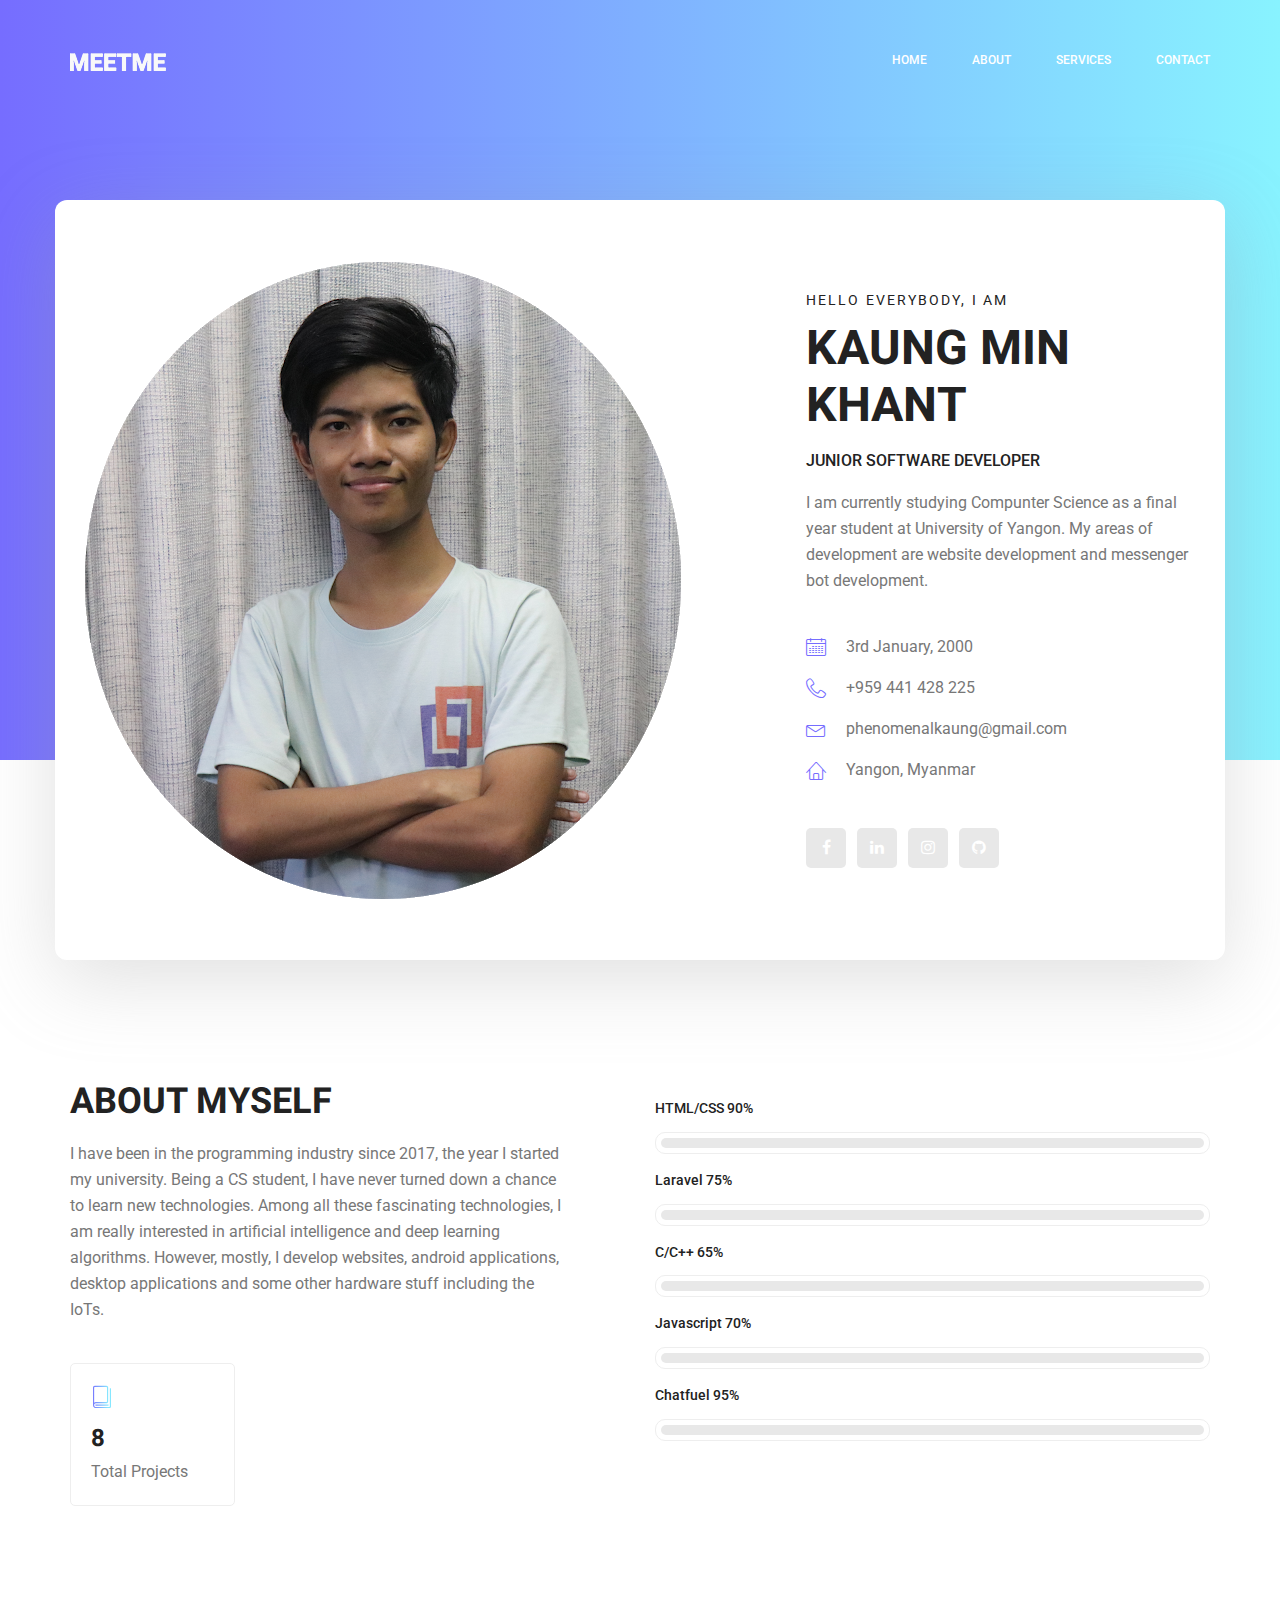
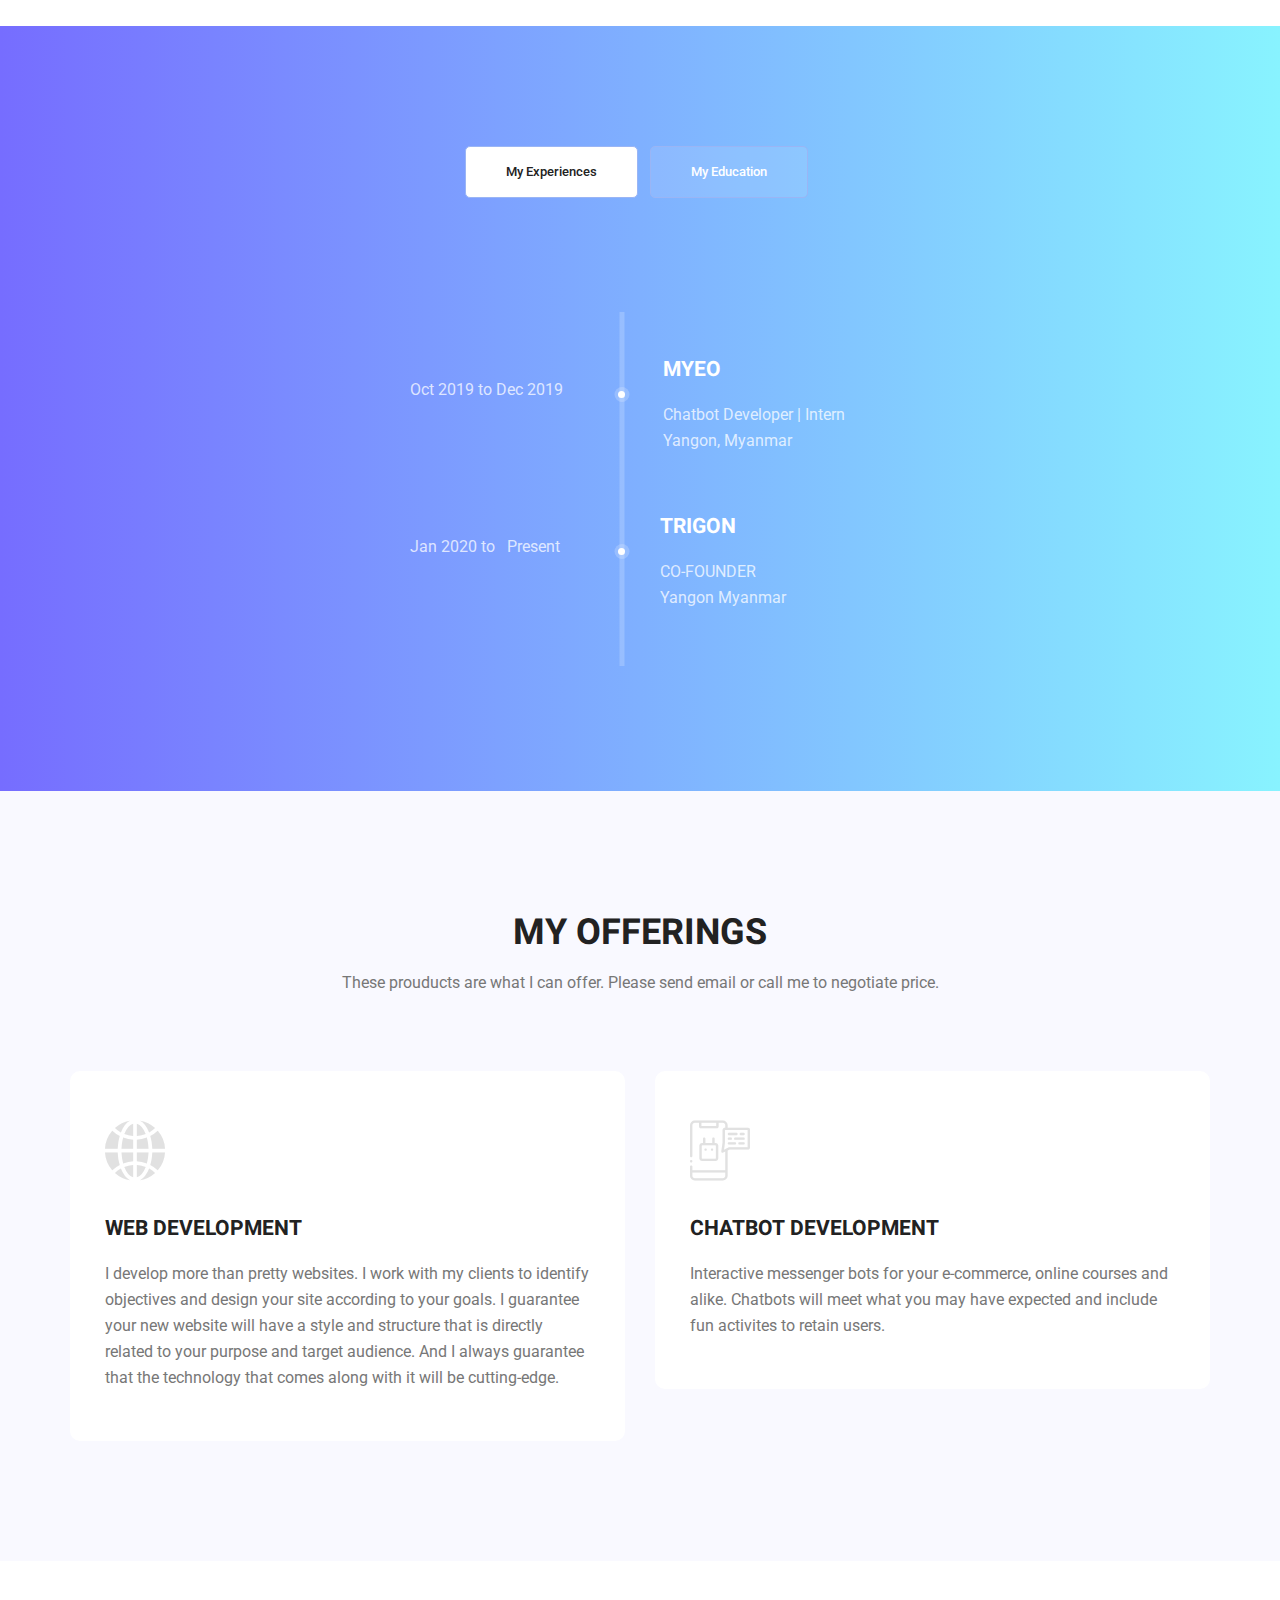
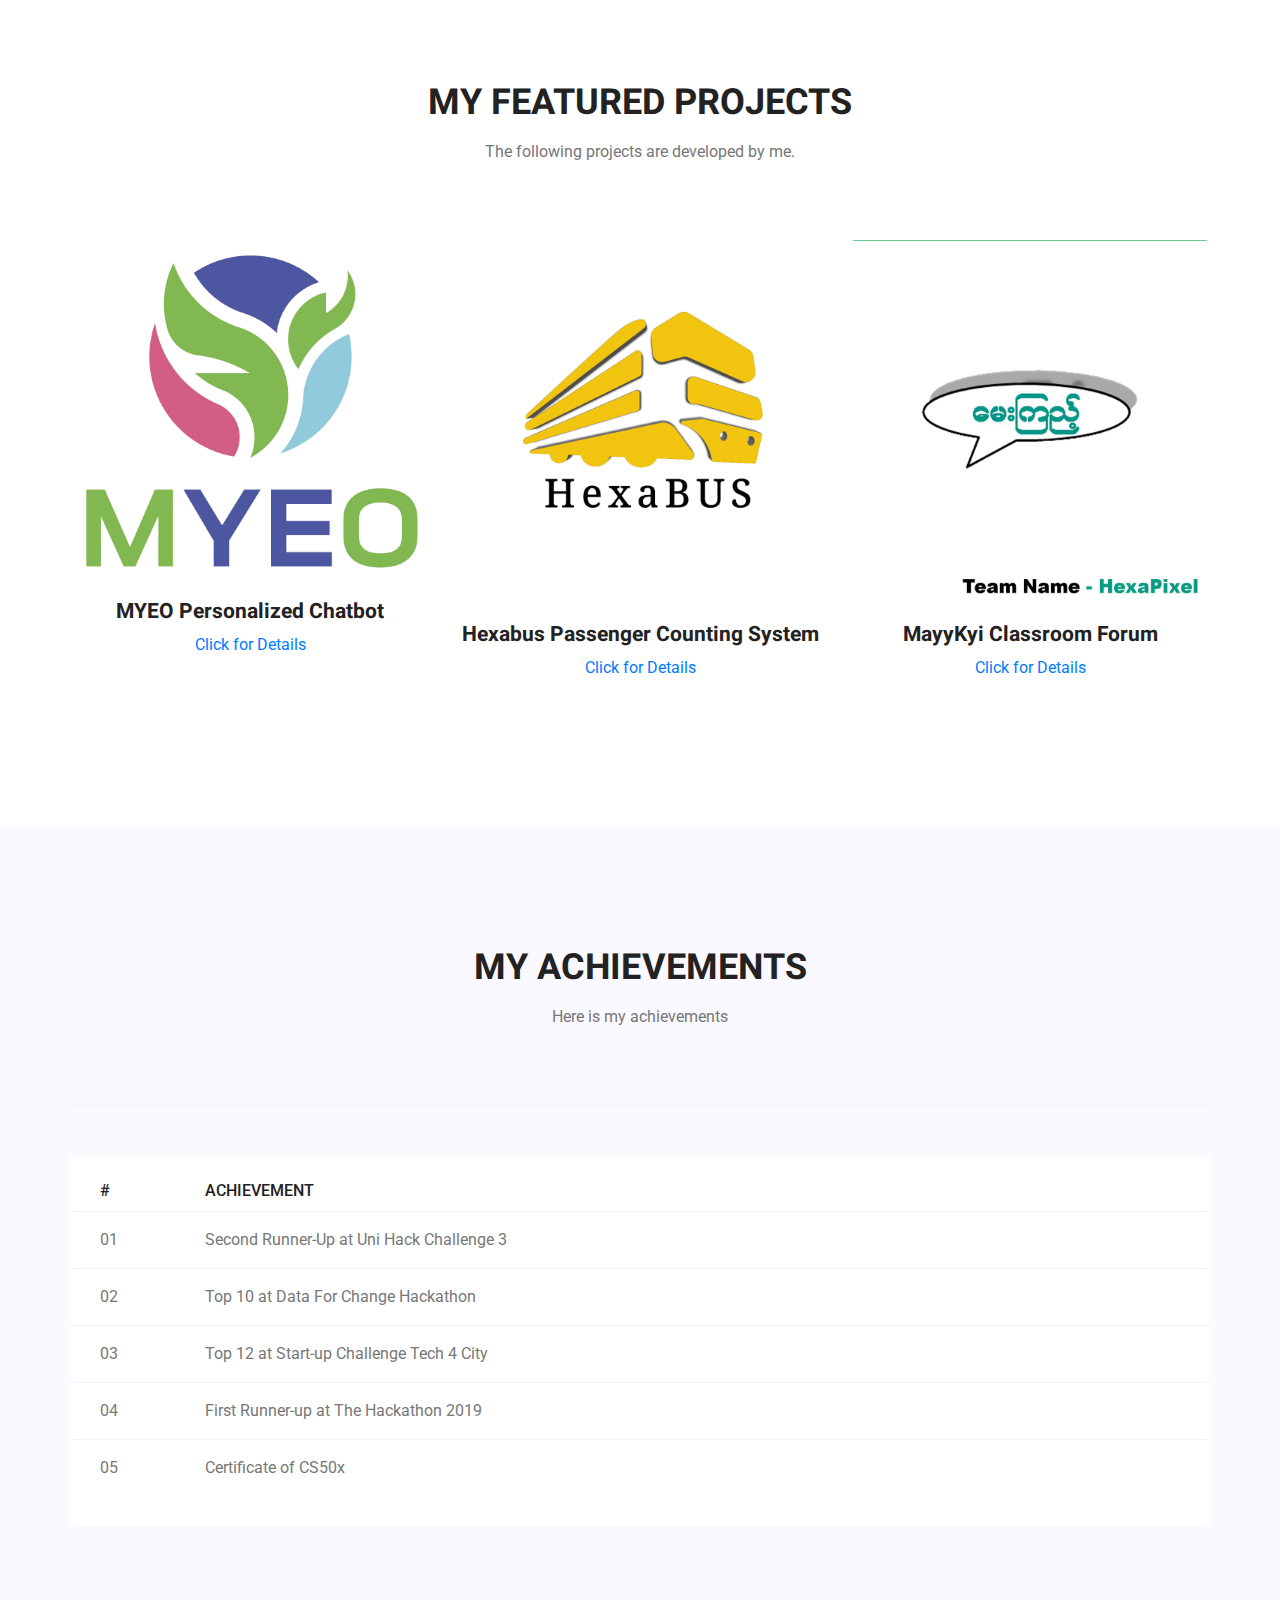
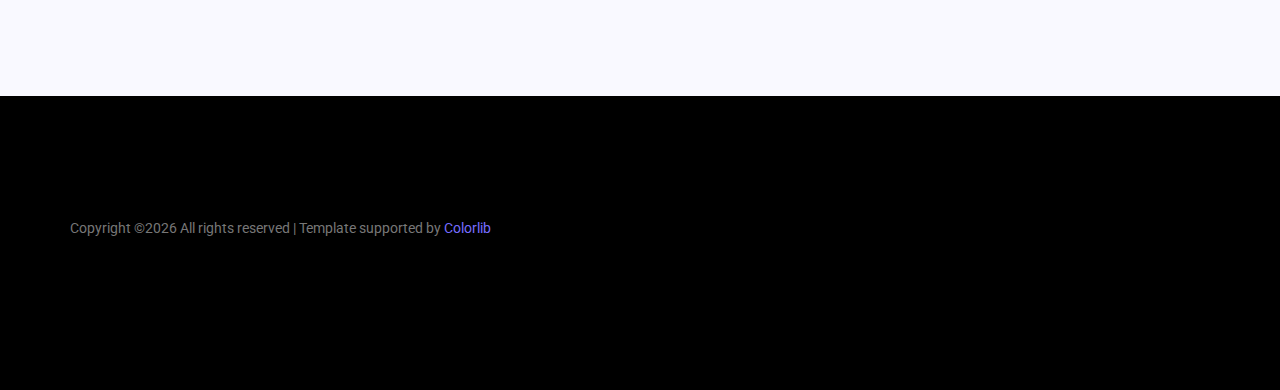
==== index.html @ 695d870c "Portfolio Website" ====
<!doctype html>
<html lang="en">
<head>
	<!-- Required meta tags -->
	<meta charset="utf-8">
	<meta name="viewport" content="width=device-width, initial-scale=1, shrink-to-fit=no">
	<link rel="icon" href="img/favicon.png" type="image/png">
	<title>MeetMe Personal</title>
	<!-- Bootstrap CSS -->
	<link rel="stylesheet" href="css/bootstrap.css">
	<link rel="stylesheet" href="vendors/linericon/style.css">
	<link rel="stylesheet" href="css/font-awesome.min.css">
	<link rel="stylesheet" href="vendors/owl-carousel/owl.carousel.min.css">
	<link rel="stylesheet" href="vendors/lightbox/simpleLightbox.css">
	<link rel="stylesheet" href="vendors/nice-select/css/nice-select.css">
	<link rel="stylesheet" href="vendors/animate-css/animate.css">
	<link rel="stylesheet" href="vendors/popup/magnific-popup.css">
	<link rel="stylesheet" href="vendors/flaticon/flaticon.css">
	<!-- main css -->
	<link rel="stylesheet" href="css/style.css">
	<link rel="stylesheet" href="css/responsive.css">
</head>
<body>

	<!--================Header Menu Area =================-->
	<header class="header_area">
        <div class="main_menu">
           <nav class="navbar navbar-expand-lg navbar-light">
               <div class="container box_1620">
                  <!-- Brand and toggle get grouped for better mobile display -->
                  <a class="navbar-brand logo_h" href="index.html"><img src="img/logo.png" alt=""></a>
                  <button class="navbar-toggler" type="button" data-toggle="collapse" data-target="#navbarSupportedContent" aria-controls="navbarSupportedContent" aria-expanded="false" aria-label="Toggle navigation">
                     <span class="icon-bar"></span>
                     <span class="icon-bar"></span>
                     <span class="icon-bar"></span>
                 </button>
                 <!-- Collect the nav links, forms, and other content for toggling -->
                 <div class="collapse navbar-collapse offset" id="navbarSupportedContent">
                     <ul class="nav navbar-nav menu_nav ml-auto">
                        <li class="nav-item active"><a class="nav-link" href="index.html">Home</a></li> 
                        <li class="nav-item"><a class="nav-link" href="about-us.html">About</a></li> 
                        <li class="nav-item"><a class="nav-link" href="services.html">Services</a></li> 

                        
                        <li class="nav-item"><a class="nav-link" href="contact.html">Contact</a></li>
                    </ul>
                </div> 
            </div>
        </nav>
    </div>
</header>
	<!--================Header Menu Area =================-->

	<!--================Home Banner Area =================-->
	<section class="home_banner_area">
		<div class="container box_1620">
			<div class="banner_inner d-flex align-items-center">
				<div class="banner_content">
					<div class="media">
						<div class="d-flex">
							<img src="img/kaung-min-khant.png" alt="">
						</div>
						<div class="media-body">
							<div class="personal_text">
								<h6>Hello Everybody, i am</h6>
								<h3>Kaung Min Khant</h3>
								<h4>Junior Software Developer</h4>
								<p>I am currently studying Compunter Science as a final year student at University of Yangon. My areas of development are website development and messenger bot development.</p>
								<ul class="list basic_info">
									<li><a href="#"><i class="lnr lnr-calendar-full"></i> 3rd January, 2000</a></li>
									<li><a href="#"><i class="lnr lnr-phone-handset"></i> +959 441 428 225</a></li>
									<li><a href="#"><i class="lnr lnr-envelope"></i> phenomenalkaung@gmail.com</a></li>
									<li><a href="#"><i class="lnr lnr-home"></i> Yangon, Myanmar</a></li>
								</ul>
								<ul class="list personal_social">
									<li><a href="https://www.facebook.com/kaung.minn.399"><i class="fa fa-facebook"></i></a></li>
									<li><a href="https://www.linkedin.com/in/kaung-min-khant-38a160160/"><i class="fa fa-linkedin"></i></a></li>
									<li><a href="https://www.instagram.com/kaungminkhant.dev/"><i class="fa fa-instagram"></i></a></li>
									<li><a href="https://github.com/KaungMinKhant"><i class="fa fa-github"></i></a></li>
								</ul>
							</div>
						</div>
					</div>
				</div>
			</div>
		</div>
	</section>
	<!--================End Home Banner Area =================-->

	<!--================Welcome Area =================-->
	<section class="welcome_area p_120">
		<div class="container">
			<div class="row welcome_inner">
				<div class="col-lg-6">
					<div class="welcome_text">
						<h4>About Myself</h4>
						<p>I have been in the programming industry  since 2017, the year I started my university. Being a CS student, I have never turned down a chance to learn new technologies. Among all these fascinating technologies, I am really interested in artificial intelligence and deep learning algorithms.  However, mostly, I develop websites, android applications, desktop applications and some other hardware stuff including the IoTs.</p>
						<div class="row">

							<div class="col-md-4">
								<div class="wel_item">
									<i class="lnr lnr-book"></i>
									<h4>8</h4>
									<p>Total Projects</p>
								</div>
							</div>

						</div>
					</div>
				</div>
				<div class="col-lg-6">
					<div class="tools_expert">
						<div class="skill_main">
							<div class="skill_item">
								<h4>HTML/CSS <span class="counter">90</span>%</h4>
								<div class="progress_br">
									<div class="progress">
										<div class="progress-bar" role="progressbar" aria-valuenow="90" aria-valuemin="0" aria-valuemax="100"></div>
									</div>
								</div>
							</div>
							<div class="skill_item">
								<h4>Laravel <span class="counter">75</span>%</h4>
								<div class="progress_br">
									<div class="progress">
										<div class="progress-bar" role="progressbar" aria-valuenow="75" aria-valuemin="0" aria-valuemax="100"></div>
									</div>
								</div>
							</div>
							<div class="skill_item">
								<h4>C/C++ <span class="counter">65</span>%</h4>
								<div class="progress_br">
									<div class="progress">
										<div class="progress-bar" role="progressbar" aria-valuenow="65" aria-valuemin="0" aria-valuemax="100"></div>
									</div>
								</div>
							</div>
							<div class="skill_item">
								<h4>Javascript <span class="counter">70</span>%</h4>
								<div class="progress_br">
									<div class="progress">
										<div class="progress-bar" role="progressbar" aria-valuenow="70" aria-valuemin="0" aria-valuemax="100"></div>
									</div>
								</div>
							</div>
							<div class="skill_item">
								<h4>Chatfuel <span class="counter">95</span>%</h4>
								<div class="progress_br">
									<div class="progress">
										<div class="progress-bar" role="progressbar" aria-valuenow="95" aria-valuemin="0" aria-valuemax="100"></div>
									</div>
								</div>
							</div>
						</div>
					</div>
				</div>
			</div>
		</div>
	</section>
	<!--================End Welcome Area =================-->

	<!--================My Tabs Area =================-->
	<section class="mytabs_area p_120">
		<div class="container">
			<div class="tabs_inner">
				<ul class="nav nav-tabs" id="myTab" role="tablist">
					<li class="nav-item">
						<a class="nav-link active" id="home-tab" data-toggle="tab" href="#home" role="tab" aria-controls="home" aria-selected="true">My Experiences</a>
					</li>
					<li class="nav-item">
						<a class="nav-link" id="profile-tab" data-toggle="tab" href="#profile" role="tab" aria-controls="profile" aria-selected="false">My Education</a>
					</li>
				</ul>
				<div class="tab-content" id="myTabContent">
					<div class="tab-pane fade show active" id="home" role="tabpanel" aria-labelledby="home-tab">
						<ul class="list">
							<li>
								<span></span>
								<div class="media">
									<div class="d-flex">
										<p>Oct 2019 to Dec 2019</p>
									</div>
									<div class="media-body">
										<h4>MYEO</h4>
										<p>Chatbot Developer | Intern<br />Yangon, Myanmar</p>
									</div>
								</div>
							</li>
							<li>
								<span></span>
								<div class="media">
									<div class="d-flex">
										<p>Jan 2020 to &nbsp;&nbsp;Present</p>
									</div>
									<div class="media-body">
										<h4>Trigon</h4>
										<p>CO-FOUNDER <br />Yangon Myanmar</p>
									</div>
								</div>
							</li>
						</ul>
					</div>
					<div class="tab-pane fade" id="profile" role="tabpanel" aria-labelledby="profile-tab">
						<ul class="list">
							<li>
								<span></span>
								<div class="media">
									<div class="d-flex">
										<p>Jun 2005 to Mar 2016</p>
									</div>
									<div class="media-body">
										<h4>School</h4>
										<p>Basic Education<br />Yangon, Myanmar</p>
									</div>
								</div>
							</li>
							<li>
								<span></span>
								<div class="media">
									<div class="d-flex">
										<p>Jan 2017 to Sep 2018</p>
									</div>
									<div class="media-body">
										<h4>Myanmar Links</h4>
										<p>Web Development<br />Yangon, Myanmar</p>
									</div>
								</div>
							</li>
							<li>
								<span></span>
								<div class="media">
									<div class="d-flex">
										<p>Dec 2016 to &nbsp;&nbsp;Present</p>
									</div>
									<div class="media-body">
										<h4>University of Yangon</h4>
										<p>Computer Science <br />Yangon, Myanmar</p>
									</div>
								</div>
							</li>
						</ul>
					</div>
				</div>
			</div>
		</div>
	</section>
	<!--================End My Tabs Area =================-->

	<!--================Feature Area =================-->
	<section class="feature_area p_120">
		<div class="container">
			<div class="main_title">
				<h2>My Offerings</h2>
				<p>These prouducts are what I can offer. Please send email or call me to negotiate price.</p>
			</div>
			<div class="feature_inner row">
				<div class="col-lg-6 col-md-6">
					<div class="feature_item">
						<i class="flaticon-internet"></i>

						<h4>Web Development</h4>
						<p>I develop more than pretty websites. I work with my clients to identify objectives and design your site according to your goals. I guarantee your new website will have a style and structure that is directly related to your purpose and target audience. And I always guarantee that the technology that comes along with it will be cutting-edge.</p>
					</div>
				</div>

				<div class="col-lg-6 col-md-6">
					<div class="feature_item">
						<i class="flaticon-chatbot"></i>
						<h4>Chatbot Development</h4>
						<p>Interactive messenger bots for your e-commerce, online courses and alike. Chatbots will meet what you may have expected and include fun activites to retain users.</p>
					</div>
				</div>
			</div>
		</div>
	</section>
	<!--================End Feature Area =================-->

	<!--================Home Gallery Area =================-->
	<section class="home_gallery_area p_120">
		<div class="container">
			<div class="main_title">
				<h2>My Featured Projects</h2>
				<p>The following projects are developed by me.</p>
			</div>
        		<!-- <div class="isotope_fillter">
        			<ul class="gallery_filter list">
        								<li class="active" data-filter="*"><a href="#">All</a></li>
        								<li data-filter=".brand"><a href="#">Vector</a></li>
        								<li data-filter=".manipul"><a href="#">Raster</a></li>
        								<li data-filter=".creative"><a href="#">UI/UX</a></li>
        								<li data-filter=".design"><a href="#">Printing</a></li>
        							</ul>
        						</div> -->
        					</div>
        					<div class="container">
        						<div class="gallery_f_inner row imageGallery1">
        							<div class="col-lg-4 col-md-4 col-sm-6 brand manipul design print">
        								<div class="h_gallery_item">
        									<div class="g_img_item">
        										<img class="img-fluid" src="img/gallery/myeo_logo.png" alt="">
        										<a class="light" href="img/gallery/myeo_logo.png"><img src="img/gallery/icon.png" alt=""></a>
        									</div>
        									<div class="g_item_text">
        										<h4>MYEO Personalized Chatbot</h4>
        										<a href="https://m.me/myeo.hub">Click for Details</a>
        									</div>
        								</div>
        							</div>
        							<div class="col-lg-4 col-md-4 col-sm-6 brand manipul creative">
        								<div class="h_gallery_item">
        									<div class="g_img_item">
        										<img class="img-fluid" src="img/gallery/hexabus.png" alt="">
        										<a class="light" href="img/gallery/hexabus.png"><img src="img/gallery/icon.png" alt=""></a>
        									</div>
        									<div class="g_item_text">
        										<h4>Hexabus Passenger Counting System</h4>
        										<a href="https://github.com/KaungMinKhant/Passenger-Counting-System-with-Laser-Sensor">Click for Details</a>
        									</div>
        								</div>
        							</div>
        							<div class="col-lg-4 col-md-4 col-sm-6 manipul creative design print">
        								<div class="h_gallery_item">
        									<div class="g_img_item">
        										<img class="img-fluid" src="img/gallery/mayykyi.jpg" alt="">
        										<a class="light" href="img/gallery/mayykyi.jpg"><img src="img/gallery/icon.png" alt=""></a>
        									</div>
        									<div class="g_item_text">
        										<h4>MayyKyi Classroom Forum</h4>
        										<a href="https://github.com/KaungKaung0/QnA">Click for Details</a>
        									</div>
        								</div>
        							</div>
        						</div>

        					</div>
        				</section>
        				<!--================End Home Gallery Area =================-->

        				<!--================Testimonials Area =================-->
        				<section class="testimonials_area p_120">
        					<div class="container">
        						<div class="main_title">
        							<h2>My Achievements</h2>
        							<p>Here is my achievements</p>
        						</div>
        						<div class="section-top-border">
        							
        							<div class="progress-table-wrap">
        								<div class="progress-table">
        									<div class="table-head">
        										<div class="serial">#</div>
        										<div class="country">Achievement</div>
        									</div>
        									<div class="table-row">
        										<div class="serial">01</div>
        										<div class="country">Second Runner-Up at Uni Hack Challenge 3</div>
        									</div>
        									<div class="table-row">
        										<div class="serial">02</div>
        										<div class="country">Top 10 at Data For Change Hackathon</div>
        									</div>
        									<div class="table-row">
        										<div class="serial">03</div>
        										<div class="country">Top 12 at Start-up Challenge Tech 4 City</div>
        									</div>
        									<div class="table-row">
        										<div class="serial">04</div>
        										<div class="country">First Runner-up at The Hackathon 2019</div>
        									</div>
        									<div class="table-row">
        										<div class="serial">05</div>
        										<div class="country">Certificate of CS50x</div>
        									</div>
        								</div>
        							</div>
        						</div>
        					</div>
        				</section>
        				<!--================End Testimonials Area =================-->

        				<!--================Footer Area =================-->
        				<footer class="footer_area p_120">
        					<div class="container">
        						<div class="row footer_inner">
        							<div class="col-lg-5 col-sm-6">
        								<aside class="f_widget ab_widget">
        									
        									<p><!-- Link back to Colorlib can't be removed. Template is licensed under CC BY 3.0. -->
        										Copyright &copy;<script>document.write(new Date().getFullYear());</script> All rights reserved | Template supported by <a href="https://colorlib.com" target="_blank">Colorlib</a>
        										<!-- Link back to Colorlib can't be removed. Template is licensed under CC BY 3.0. --></p>
        									</aside>
        								</div>
        								
        							</div>
        						</div>
        					</footer>
        					<!--================End Footer Area =================-->






        					<!-- Optional JavaScript -->
        					<!-- jQuery first, then Popper.js, then Bootstrap JS -->
        					<script src="js/jquery-3.3.1.min.js"></script>
        					<script src="js/popper.js"></script>
        					<script src="js/bootstrap.min.js"></script>
        					<script src="js/stellar.js"></script>
        					<script src="vendors/lightbox/simpleLightbox.min.js"></script>
        					<script src="vendors/nice-select/js/jquery.nice-select.min.js"></script>
        					<script src="vendors/isotope/imagesloaded.pkgd.min.js"></script>
        					<script src="vendors/isotope/isotope.pkgd.min.js"></script>
        					<script src="vendors/owl-carousel/owl.carousel.min.js"></script>
        					<script src="vendors/popup/jquery.magnific-popup.min.js"></script>
        					<script src="js/jquery.ajaxchimp.min.js"></script>
        					<script src="vendors/counter-up/jquery.waypoints.min.js"></script>
        					<script src="vendors/counter-up/jquery.counterup.min.js"></script>
        					<script src="js/mail-script.js"></script>
        					<script src="js/theme.js"></script>
        				</body>
        				</html>
---- vendors/linericon/style.css ----
@font-face {
	font-family: 'Linearicons-Free';
	src:url('fonts/Linearicons-Free.eot?w118d');
	src:url('fonts/Linearicons-Free.eot?#iefixw118d') format('embedded-opentype'),
		url('fonts/Linearicons-Free.woff2?w118d') format('woff2'),
		url('fonts/Linearicons-Free.woff?w118d') format('woff'),
		url('fonts/Linearicons-Free.ttf?w118d') format('truetype'),
		url('fonts/Linearicons-Free.svg?w118d#Linearicons-Free') format('svg');
	font-weight: normal;
	font-style: normal;
}

.lnr {
	font-family: 'Linearicons-Free';
	speak: none;
	font-style: normal;
	font-weight: normal;
	font-variant: normal;
	text-transform: none;
	line-height: 1;

	/* Better Font Rendering =========== */
	-webkit-font-smoothing: antialiased;
	-moz-osx-font-smoothing: grayscale;
}

.lnr-home:before {
	content: "\e800";
}
.lnr-apartment:before {
	content: "\e801";
}
.lnr-pencil:before {
	content: "\e802";
}
.lnr-magic-wand:before {
	content: "\e803";
}
.lnr-drop:before {
	content: "\e804";
}
.lnr-lighter:before {
	content: "\e805";
}
.lnr-poop:before {
	content: "\e806";
}
.lnr-sun:before {
	content: "\e807";
}
.lnr-moon:before {
	content: "\e808";
}
.lnr-cloud:before {
	content: "\e809";
}
.lnr-cloud-upload:before {
	content: "\e80a";
}
.lnr-cloud-download:before {
	content: "\e80b";
}
.lnr-cloud-sync:before {
	content: "\e80c";
}
.lnr-cloud-check:before {
	content: "\e80d";
}
.lnr-database:before {
	content: "\e80e";
}
.lnr-lock:before {
	content: "\e80f";
}
.lnr-cog:before {
	content: "\e810";
}
.lnr-trash:before {
	content: "\e811";
}
.lnr-dice:before {
	content: "\e812";
}
.lnr-heart:before {
	content: "\e813";
}
.lnr-star:before {
	content: "\e814";
}
.lnr-star-half:before {
	content: "\e815";
}
.lnr-star-empty:before {
	content: "\e816";
}
.lnr-flag:before {
	content: "\e817";
}
.lnr-envelope:before {
	content: "\e818";
}
.lnr-paperclip:before {
	content: "\e819";
}
.lnr-inbox:before {
	content: "\e81a";
}
.lnr-eye:before {
	content: "\e81b";
}
.lnr-printer:before {
	content: "\e81c";
}
.lnr-file-empty:before {
	content: "\e81d";
}
.lnr-file-add:before {
	content: "\e81e";
}
.lnr-enter:before {
	content: "\e81f";
}
.lnr-exit:before {
	content: "\e820";
}
.lnr-graduation-hat:before {
	content: "\e821";
}
.lnr-license:before {
	content: "\e822";
}
.lnr-music-note:before {
	content: "\e823";
}
.lnr-film-play:before {
	content: "\e824";
}
.lnr-camera-video:before {
	content: "\e825";
}
.lnr-camera:before {
	content: "\e826";
}
.lnr-picture:before {
	content: "\e827";
}
.lnr-book:before {
	content: "\e828";
}
.lnr-bookmark:before {
	content: "\e829";
}
.lnr-user:before {
	content: "\e82a";
}
.lnr-users:before {
	content: "\e82b";
}
.lnr-shirt:before {
	content: "\e82c";
}
.lnr-store:before {
	content: "\e82d";
}
.lnr-cart:before {
	content: "\e82e";
}
.lnr-tag:before {
	content: "\e82f";
}
.lnr-phone-handset:before {
	content: "\e830";
}
.lnr-phone:before {
	content: "\e831";
}
.lnr-pushpin:before {
	content: "\e832";
}
.lnr-map-marker:before {
	content: "\e833";
}
.lnr-map:before {
	content: "\e834";
}
.lnr-location:before {
	content: "\e835";
}
.lnr-calendar-full:before {
	content: "\e836";
}
.lnr-keyboard:before {
	content: "\e837";
}
.lnr-spell-check:before {
	content: "\e838";
}
.lnr-screen:before {
	content: "\e839";
}
.lnr-smartphone:before {
	content: "\e83a";
}
.lnr-tablet:before {
	content: "\e83b";
}
.lnr-laptop:before {
	content: "\e83c";
}
.lnr-laptop-phone:before {
	content: "\e83d";
}
.lnr-power-switch:before {
	content: "\e83e";
}
.lnr-bubble:before {
	content: "\e83f";
}
.lnr-heart-pulse:before {
	content: "\e840";
}
.lnr-construction:before {
	content: "\e841";
}
.lnr-pie-chart:before {
	content: "\e842";
}
.lnr-chart-bars:before {
	content: "\e843";
}
.lnr-gift:before {
	content: "\e844";
}
.lnr-diamond:before {
	content: "\e845";
}
.lnr-linearicons:before {
	content: "\e846";
}
.lnr-dinner:before {
	content: "\e847";
}
.lnr-coffee-cup:before {
	content: "\e848";
}
.lnr-leaf:before {
	content: "\e849";
}
.lnr-paw:before {
	content: "\e84a";
}
.lnr-rocket:before {
	content: "\e84b";
}
.lnr-briefcase:before {
	content: "\e84c";
}
.lnr-bus:before {
	content: "\e84d";
}
.lnr-car:before {
	content: "\e84e";
}
.lnr-train:before {
	content: "\e84f";
}
.lnr-bicycle:before {
	content: "\e850";
}
.lnr-wheelchair:before {
	content: "\e851";
}
.lnr-select:before {
	content: "\e852";
}
.lnr-earth:before {
	content: "\e853";
}
.lnr-smile:before {
	content: "\e854";
}
.lnr-sad:before {
	content: "\e855";
}
.lnr-neutral:before {
	content: "\e856";
}
.lnr-mustache:before {
	content: "\e857";
}
.lnr-alarm:before {
	content: "\e858";
}
.lnr-bullhorn:before {
	content: "\e859";
}
.lnr-volume-high:before {
	content: "\e85a";
}
.lnr-volume-medium:before {
	content: "\e85b";
}
.lnr-volume-low:before {
	content: "\e85c";
}
.lnr-volume:before {
	content: "\e85d";
}
.lnr-mic:before {
	content: "\e85e";
}
.lnr-hourglass:before {
	content: "\e85f";
}
.lnr-undo:before {
	content: "\e860";
}
.lnr-redo:before {
	content: "\e861";
}
.lnr-sync:before {
	content: "\e862";
}
.lnr-history:before {
	content: "\e863";
}
.lnr-clock:before {
	content: "\e864";
}
.lnr-download:before {
	content: "\e865";
}
.lnr-upload:before {
	content: "\e866";
}
.lnr-enter-down:before {
	content: "\e867";
}
.lnr-exit-up:before {
	content: "\e868";
}
.lnr-bug:before {
	content: "\e869";
}
.lnr-code:before {
	content: "\e86a";
}
.lnr-link:before {
	content: "\e86b";
}
.lnr-unlink:before {
	content: "\e86c";
}
.lnr-thumbs-up:before {
	content: "\e86d";
}
.lnr-thumbs-down:before {
	content: "\e86e";
}
.lnr-magnifier:before {
	content: "\e86f";
}
.lnr-cross:before {
	content: "\e870";
}
.lnr-menu:before {
	content: "\e871";
}
.lnr-list:before {
	content: "\e872";
}
.lnr-chevron-up:before {
	content: "\e873";
}
.lnr-chevron-down:before {
	content: "\e874";
}
.lnr-chevron-left:before {
	content: "\e875";
}
.lnr-chevron-right:before {
	content: "\e876";
}
.lnr-arrow-up:before {
	content: "\e877";
}
.lnr-arrow-down:before {
	content: "\e878";
}
.lnr-arrow-left:before {
	content: "\e879";
}
.lnr-arrow-right:before {
	content: "\e87a";
}
.lnr-move:before {
	content: "\e87b";
}
.lnr-warning:before {
	content: "\e87c";
}
.lnr-question-circle:before {
	content: "\e87d";
}
.lnr-menu-circle:before {
	content: "\e87e";
}
.lnr-checkmark-circle:before {
	content: "\e87f";
}
.lnr-cross-circle:before {
	content: "\e880";
}
.lnr-plus-circle:before {
	content: "\e881";
}
.lnr-circle-minus:before {
	content: "\e882";
}
.lnr-arrow-up-circle:before {
	content: "\e883";
}
.lnr-arrow-down-circle:before {
	content: "\e884";
}
.lnr-arrow-left-circle:before {
	content: "\e885";
}
.lnr-arrow-right-circle:before {
	content: "\e886";
}
.lnr-chevron-up-circle:before {
	content: "\e887";
}
.lnr-chevron-down-circle:before {
	content: "\e888";
}
.lnr-chevron-left-circle:before {
	content: "\e889";
}
.lnr-chevron-right-circle:before {
	content: "\e88a";
}
.lnr-crop:before {
	content: "\e88b";
}
.lnr-frame-expand:before {
	content: "\e88c";
}
.lnr-frame-contract:before {
	content: "\e88d";
}
.lnr-layers:before {
	content: "\e88e";
}
.lnr-funnel:before {
	content: "\e88f";
}
.lnr-text-format:before {
	content: "\e890";
}
.lnr-text-format-remove:before {
	content: "\e891";
}
.lnr-text-size:before {
	content: "\e892";
}
.lnr-bold:before {
	content: "\e893";
}
.lnr-italic:before {
	content: "\e894";
}
.lnr-underline:before {
	content: "\e895";
}
.lnr-strikethrough:before {
	content: "\e896";
}
.lnr-highlight:before {
	content: "\e897";
}
.lnr-text-align-left:before {
	content: "\e898";
}
.lnr-text-align-center:before {
	content: "\e899";
}
.lnr-text-align-right:before {
	content: "\e89a";
}
.lnr-text-align-justify:before {
	content: "\e89b";
}
.lnr-line-spacing:before {
	content: "\e89c";
}
.lnr-indent-increase:before {
	content: "\e89d";
}
.lnr-indent-decrease:before {
	content: "\e89e";
}
.lnr-pilcrow:before {
	content: "\e89f";
}
.lnr-direction-ltr:before {
	content: "\e8a0";
}
.lnr-direction-rtl:before {
	content: "\e8a1";
}
.lnr-page-break:before {
	content: "\e8a2";
}
.lnr-sort-alpha-asc:before {
	content: "\e8a3";
}
.lnr-sort-amount-asc:before {
	content: "\e8a4";
}
.lnr-hand:before {
	content: "\e8a5";
}
.lnr-pointer-up:before {
	content: "\e8a6";
}
.lnr-pointer-right:before {
	content: "\e8a7";
}
.lnr-pointer-down:before {
	content: "\e8a8";
}
.lnr-pointer-left:before {
	content: "\e8a9";
}
---- vendors/lightbox/simpleLightbox.css ----
.slbOverlay, .slbWrapOuter, .slbWrap {
  position: fixed;
  top: 0;
  right: 0;
  bottom: 0;
  left: 0;
}

.slbOverlay {
  overflow: hidden;
  z-index: 2000;
  background-color: #000;
  opacity: 0.7;
  filter: alpha(opacity=70);
  -webkit-animation: slbOverlay 0.5s;
  -moz-animation: slbOverlay 0.5s;
  animation: slbOverlay 0.5s;
}

.slbWrapOuter {
  overflow-x: hidden;
  overflow-y: auto;
  z-index: 2010;
}

.slbWrap {
  position: absolute;
  text-align: center;
}

.slbWrap:before {
  content: "";
  display: inline-block;
  height: 100%;
  vertical-align: middle;
}

.slbContentOuter {
  display: inline-block;
  vertical-align: middle;
  margin: 0px auto;
  padding: 0 1em;
  box-sizing: border-box;
  z-index: 2020;
  text-align: left;
  max-width: 100%;
}

.slbContentEl .slbContentOuter {
  padding: 5em 1em;
}

.slbContent {
  position: relative;
}

.slbContentEl .slbContent {
  -webkit-animation: slbEnter 0.3s;
  -moz-animation: slbEnter 0.3s;
  animation: slbEnter 0.3s;
  background-color: #fff;
  box-shadow: 0 0.2em 1em rgba(0, 0, 0, 0.4);
}

.slbImageWrap {
  -webkit-animation: slbEnter 0.3s;
  -moz-animation: slbEnter 0.3s;
  animation: slbEnter 0.3s;
  position: relative;
}

.slbImageWrap:after {
  content: "";
  position: absolute;
  left: 0;
  right: 0;
  top: 5em;
  bottom: 5em;
  display: block;
  z-index: -1;
  box-shadow: 0 0.2em 1em rgba(0, 0, 0, 0.6);
  background-color: #FFF;
}

.slbImage {
  width: auto;
  max-width: 100%;
  height: auto;
  display: block;
  line-height: 0;
  box-sizing: border-box;
  padding: 5em 0;
  margin: 0 auto;
}

.slbCaption {
  display: inline-block;
  max-width: 100%;
  overflow: hidden;
  text-overflow: ellipsis;
  white-space: nowrap;
  word-wrap: normal;
  font-size: 1.4em;
  position: absolute;
  left: 0;
  right: 0;
  bottom: 0;
  padding: 0.71429em 0;
  color: #fff;
  color: rgba(255, 255, 255, 0.7);
  text-align: center;
}

.slbCloseBtn, .slbArrow {
  margin: 0;
  padding: 0;
  border: 0;
  cursor: pointer;
  background: none;
}

.slbCloseBtn::-moz-focus-inner, .slbArrow::-moz-focus-inner {
  padding: 0;
  border: 0;
}

.slbCloseBtn:hover, .slbArrow:hover {
  opacity: 0.5;
}

.slbCloseBtn:active, .slbArrow:active {
  opacity: 0.8;
}

.slbCloseBtn {
  -webkit-animation: slbEnter 0.3s;
  -moz-animation: slbEnter 0.3s;
  animation: slbEnter 0.3s;
  font-size: 3em;
  width: 1.66667em;
  height: 1.66667em;
  line-height: 1.66667em;
  position: absolute;
  right: -0.33333em;
  top: 0;
  color: #fff;
  color: rgba(255, 255, 255, 0.7);
  text-align: center;
    outline: none;
    box-shadow: none;
}

.slbLoading .slbCloseBtn {
  display: none;
}

.slbLoadingText {
  font-size: 1.4em;
  color: #fff;
  color: rgba(255, 255, 255, 0.9);
}

.slbArrows {
  position: fixed;
  top: 50%;
  left: 0;
  right: 0;
}

.slbLoading .slbArrows {
  display: none;
}

.slbArrow {
  position: absolute;
  top: 50%;
  margin-top: -5em;
  width: 5em;
  height: 10em;
  opacity: 0.7;
  text-indent: -999em;
  overflow: hidden;
    outline: none;
    box-shadow: none;
}

.slbArrow:before {
  content: "";
  position: absolute;
  top: 50%;
  left: 50%;
  margin: -0.8em 0 0 -0.8em;
  border: 0.8em solid transparent;
}

.slbArrow.next {
  right: 0;
}

.slbArrow.next:before {
  border-left-color: #fff;
}

.slbArrow.prev {
  left: 0;
}

.slbArrow.prev:before {
  border-right-color: #fff;
}

.slbIframeCont {
  width: 80em;
  height: 0;
  overflow: hidden;
  padding-top: 56.25%;
  margin: 5em 0;
}

.slbIframe {
  position: absolute;
  top: 0;
  left: 0;
  width: 100%;
  height: 100%;
  box-shadow: 0 0.2em 1em rgba(0, 0, 0, 0.6);
  background: #000;
}

@-webkit-keyframes slbOverlay {
  from {
    opacity: 0;
  }
  to {
    opacity: 0.7;
  }
}

@-moz-keyframes slbOverlay {
  from {
    opacity: 0;
  }
  to {
    opacity: 0.7;
  }
}

@keyframes slbOverlay {
  from {
    opacity: 0;
  }
  to {
    opacity: 0.7;
  }
}

@-webkit-keyframes slbEnter {
  from {
    opacity: 0;
    -webkit-transform: translate3d(0, -1em, 0);
  }
  to {
    opacity: 1;
    -webkit-transform: translate3d(0, 0, 0);
  }
}

@-moz-keyframes slbEnter {
  from {
    opacity: 0;
    -moz-transform: translate3d(0, -1em, 0);
  }
  to {
    opacity: 1;
    -moz-transform: translate3d(0, 0, 0);
  }
}

@keyframes slbEnter {
  from {
    opacity: 0;
    -webkit-transform: translate3d(0, -1em, 0);
    -moz-transform: translate3d(0, -1em, 0);
    -ms-transform: translate3d(0, -1em, 0);
    -o-transform: translate3d(0, -1em, 0);
    transform: translate3d(0, -1em, 0);
  }
  to {
    opacity: 1;
    -webkit-transform: translate3d(0, 0, 0);
    -moz-transform: translate3d(0, 0, 0);
    -ms-transform: translate3d(0, 0, 0);
    -o-transform: translate3d(0, 0, 0);
    transform: translate3d(0, 0, 0);
  }
}
---- vendors/nice-select/css/nice-select.css ----
.nice-select {
  -webkit-tap-highlight-color: transparent;
  background-color: #fff;
  border-radius: 5px;
  border: solid 1px #e8e8e8;
  box-sizing: border-box;
  clear: both;
  cursor: pointer;
  display: block;
  float: left;
  font-family: inherit;
  font-size: 14px;
  font-weight: normal;
  height: 42px;
  line-height: 40px;
  outline: none;
  padding-left: 18px;
  padding-right: 30px;
  position: relative;
  text-align: left !important;
  -webkit-transition: all 0.2s ease-in-out;
  transition: all 0.2s ease-in-out;
  -webkit-user-select: none;
     -moz-user-select: none;
      -ms-user-select: none;
          user-select: none;
  white-space: nowrap;
  width: auto; }
  .nice-select:hover {
    border-color: #dbdbdb; }
  .nice-select:active, .nice-select.open, .nice-select:focus {
    border-color: #999; }
  .nice-select:after {
    border-bottom: 2px solid #999;
    border-right: 2px solid #999;
    content: '';
    display: block;
    height: 5px;
    margin-top: -4px;
    pointer-events: none;
    position: absolute;
    right: 12px;
    top: 50%;
    -webkit-transform-origin: 66% 66%;
        -ms-transform-origin: 66% 66%;
            transform-origin: 66% 66%;
    -webkit-transform: rotate(45deg);
        -ms-transform: rotate(45deg);
            transform: rotate(45deg);
    -webkit-transition: all 0.15s ease-in-out;
    transition: all 0.15s ease-in-out;
    width: 5px; }
  .nice-select.open:after {
    -webkit-transform: rotate(-135deg);
        -ms-transform: rotate(-135deg);
            transform: rotate(-135deg); }
  .nice-select.open .list {
    opacity: 1;
    pointer-events: auto;
    -webkit-transform: scale(1) translateY(0);
        -ms-transform: scale(1) translateY(0);
            transform: scale(1) translateY(0); }
  .nice-select.disabled {
    border-color: #ededed;
    color: #999;
    pointer-events: none; }
    .nice-select.disabled:after {
      border-color: #cccccc; }
  .nice-select.wide {
    width: 100%; }
    .nice-select.wide .list {
      left: 0 !important;
      right: 0 !important; }
  .nice-select.right {
    float: right; }
    .nice-select.right .list {
      left: auto;
      right: 0; }
  .nice-select.small {
    font-size: 12px;
    height: 36px;
    line-height: 34px; }
    .nice-select.small:after {
      height: 4px;
      width: 4px; }
    .nice-select.small .option {
      line-height: 34px;
      min-height: 34px; }
  .nice-select .list {
    background-color: #fff;
    border-radius: 5px;
    box-shadow: 0 0 0 1px rgba(68, 68, 68, 0.11);
    box-sizing: border-box;
    margin-top: 4px;
    opacity: 0;
    overflow: hidden;
    padding: 0;
    pointer-events: none;
    position: absolute;
    top: 100%;
    left: 0;
    -webkit-transform-origin: 50% 0;
        -ms-transform-origin: 50% 0;
            transform-origin: 50% 0;
    -webkit-transform: scale(0.75) translateY(-21px);
        -ms-transform: scale(0.75) translateY(-21px);
            transform: scale(0.75) translateY(-21px);
    -webkit-transition: all 0.2s cubic-bezier(0.5, 0, 0, 1.25), opacity 0.15s ease-out;
    transition: all 0.2s cubic-bezier(0.5, 0, 0, 1.25), opacity 0.15s ease-out;
    z-index: 9; }
    .nice-select .list:hover .option:not(:hover) {
      background-color: transparent !important; }
  .nice-select .option {
    cursor: pointer;
    font-weight: 400;
    line-height: 40px;
    list-style: none;
    min-height: 40px;
    outline: none;
    padding-left: 18px;
    padding-right: 29px;
    text-align: left;
    -webkit-transition: all 0.2s;
    transition: all 0.2s; }
    .nice-select .option:hover, .nice-select .option.focus, .nice-select .option.selected.focus {
      background-color: #f6f6f6; }
    .nice-select .option.selected {
      font-weight: bold; }
    .nice-select .option.disabled {
      background-color: transparent;
      color: #999;
      cursor: default; }

.no-csspointerevents .nice-select .list {
  display: none; }

.no-csspointerevents .nice-select.open .list {
  display: block; }
---- vendors/flaticon/flaticon.css ----
/*
  	Flaticon icon font: Flaticon
  	Creation date: 28/05/2020 06:21
  	*/

@font-face {
  font-family: "Flaticon";
  src: url("./Flaticon.eot");
  src: url("./Flaticon.eot?#iefix") format("embedded-opentype"),
       url("./Flaticon.woff2") format("woff2"),
       url("./Flaticon.woff") format("woff"),
       url("./Flaticon.ttf") format("truetype"),
       url("./Flaticon.svg#Flaticon") format("svg");
  font-weight: normal;
  font-style: normal;
}

@media screen and (-webkit-min-device-pixel-ratio:0) {
  @font-face {
    font-family: "Flaticon";
    src: url("./Flaticon.svg#Flaticon") format("svg");
  }
}

[class^="flaticon-"]:before, [class*=" flaticon-"]:before,
[class^="flaticon-"]:after, [class*=" flaticon-"]:after {   
  font-family: Flaticon;
        font-size: 20px;
font-style: normal;
margin-left: 20px;
}

.flaticon-internet:before { content: "\f100"; }
.flaticon-chatbot:before { content: "\f101"; }
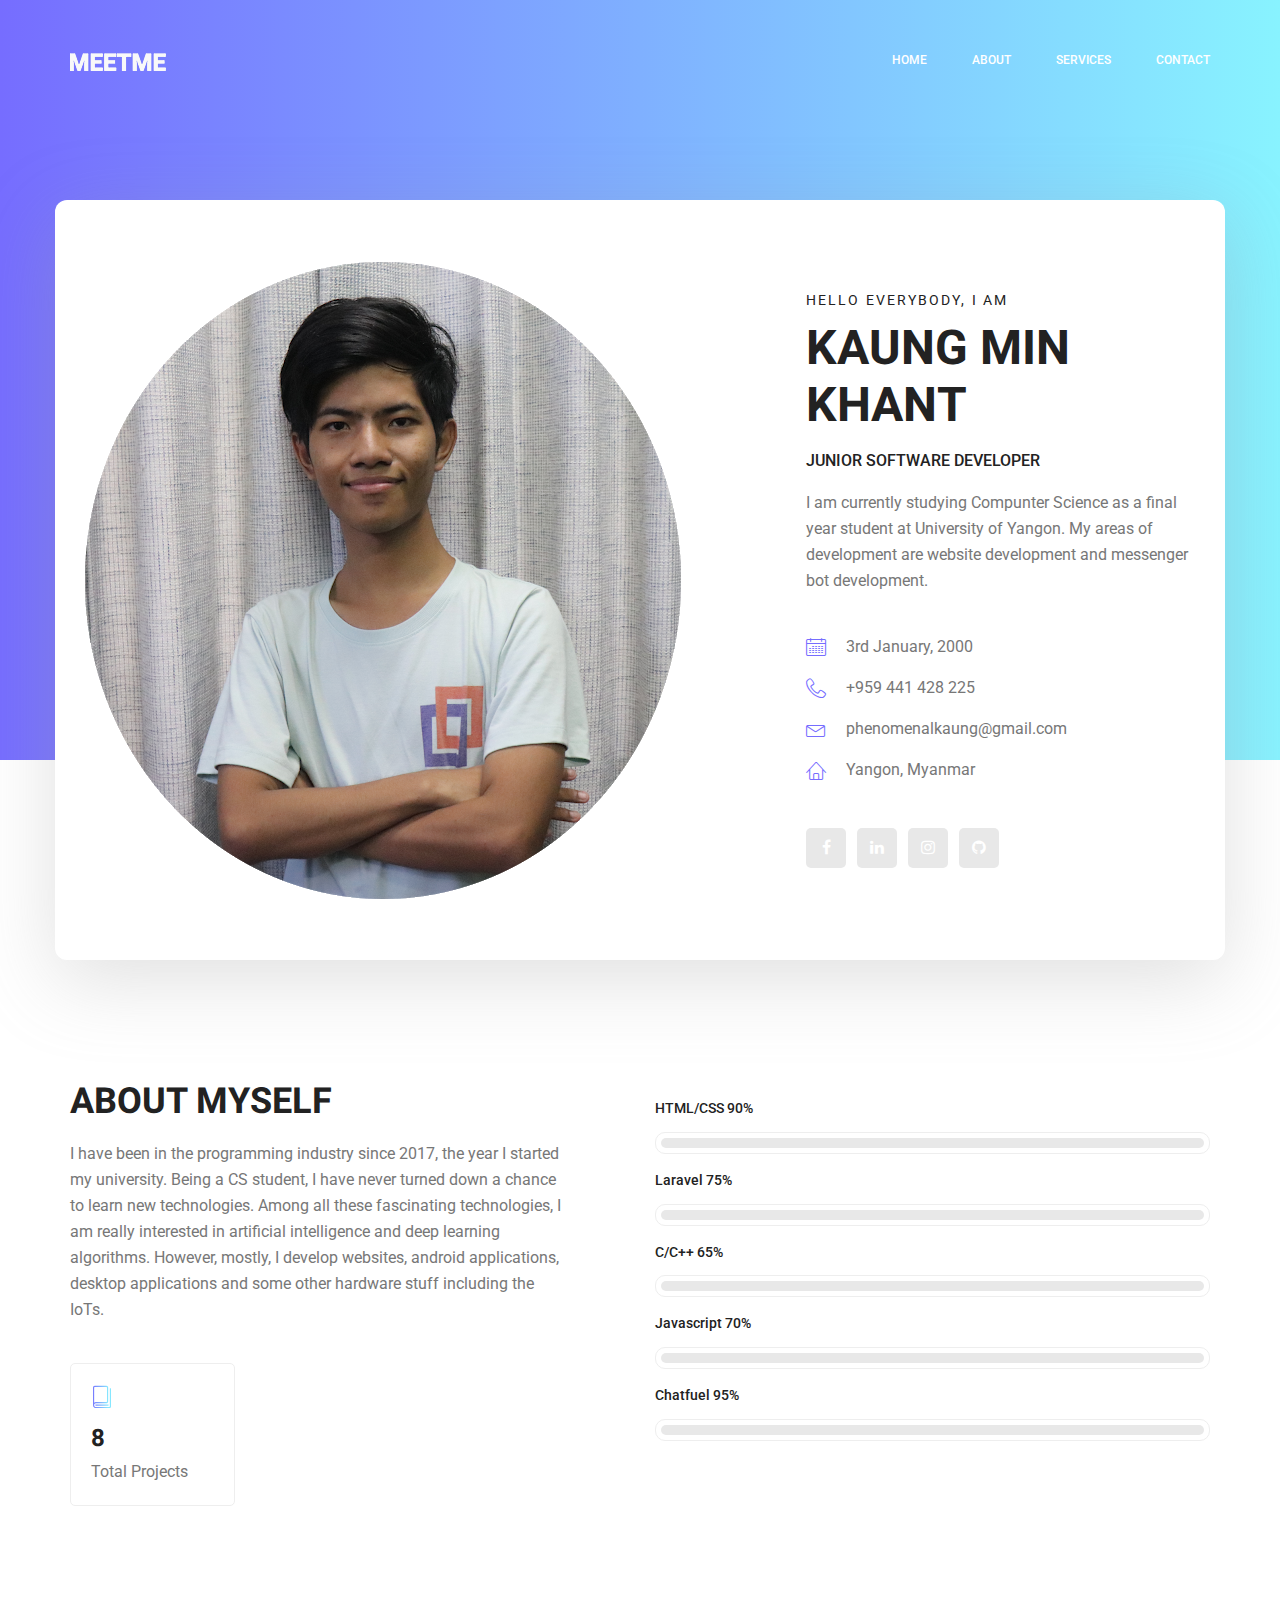
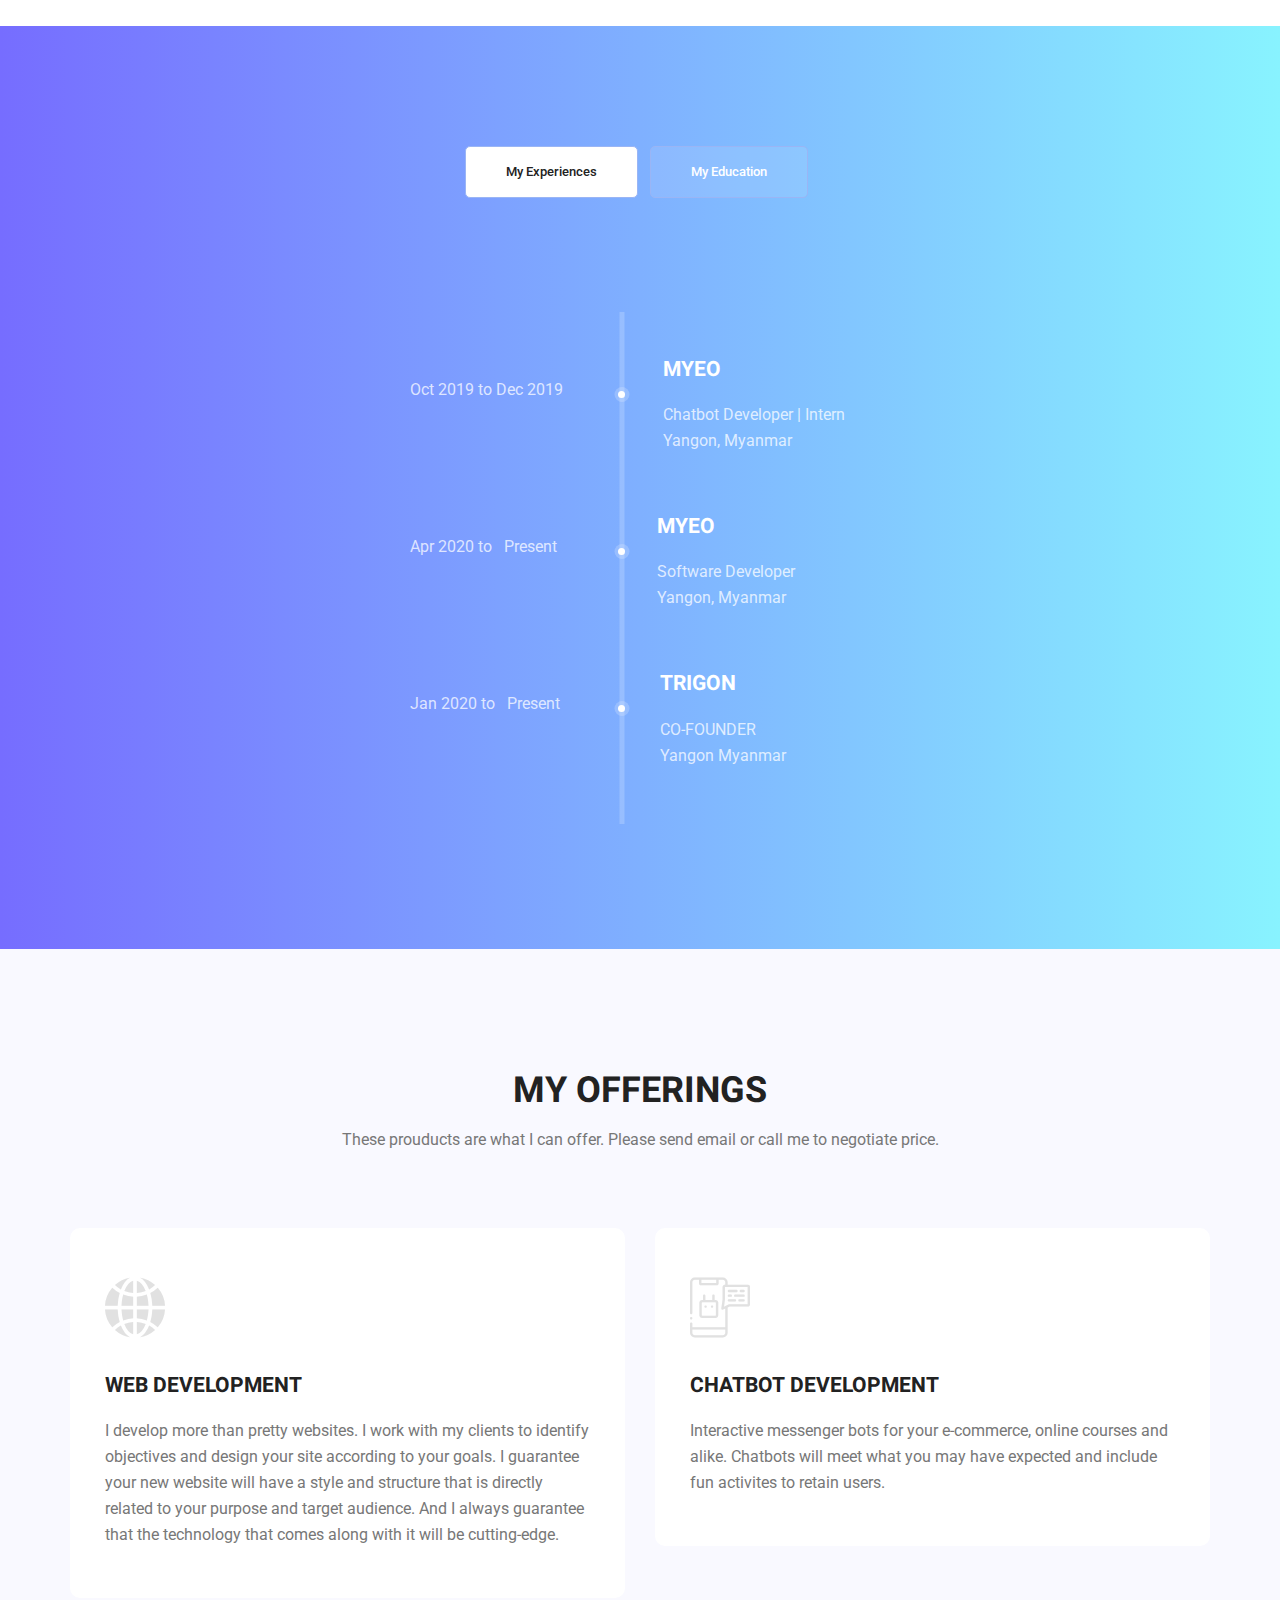
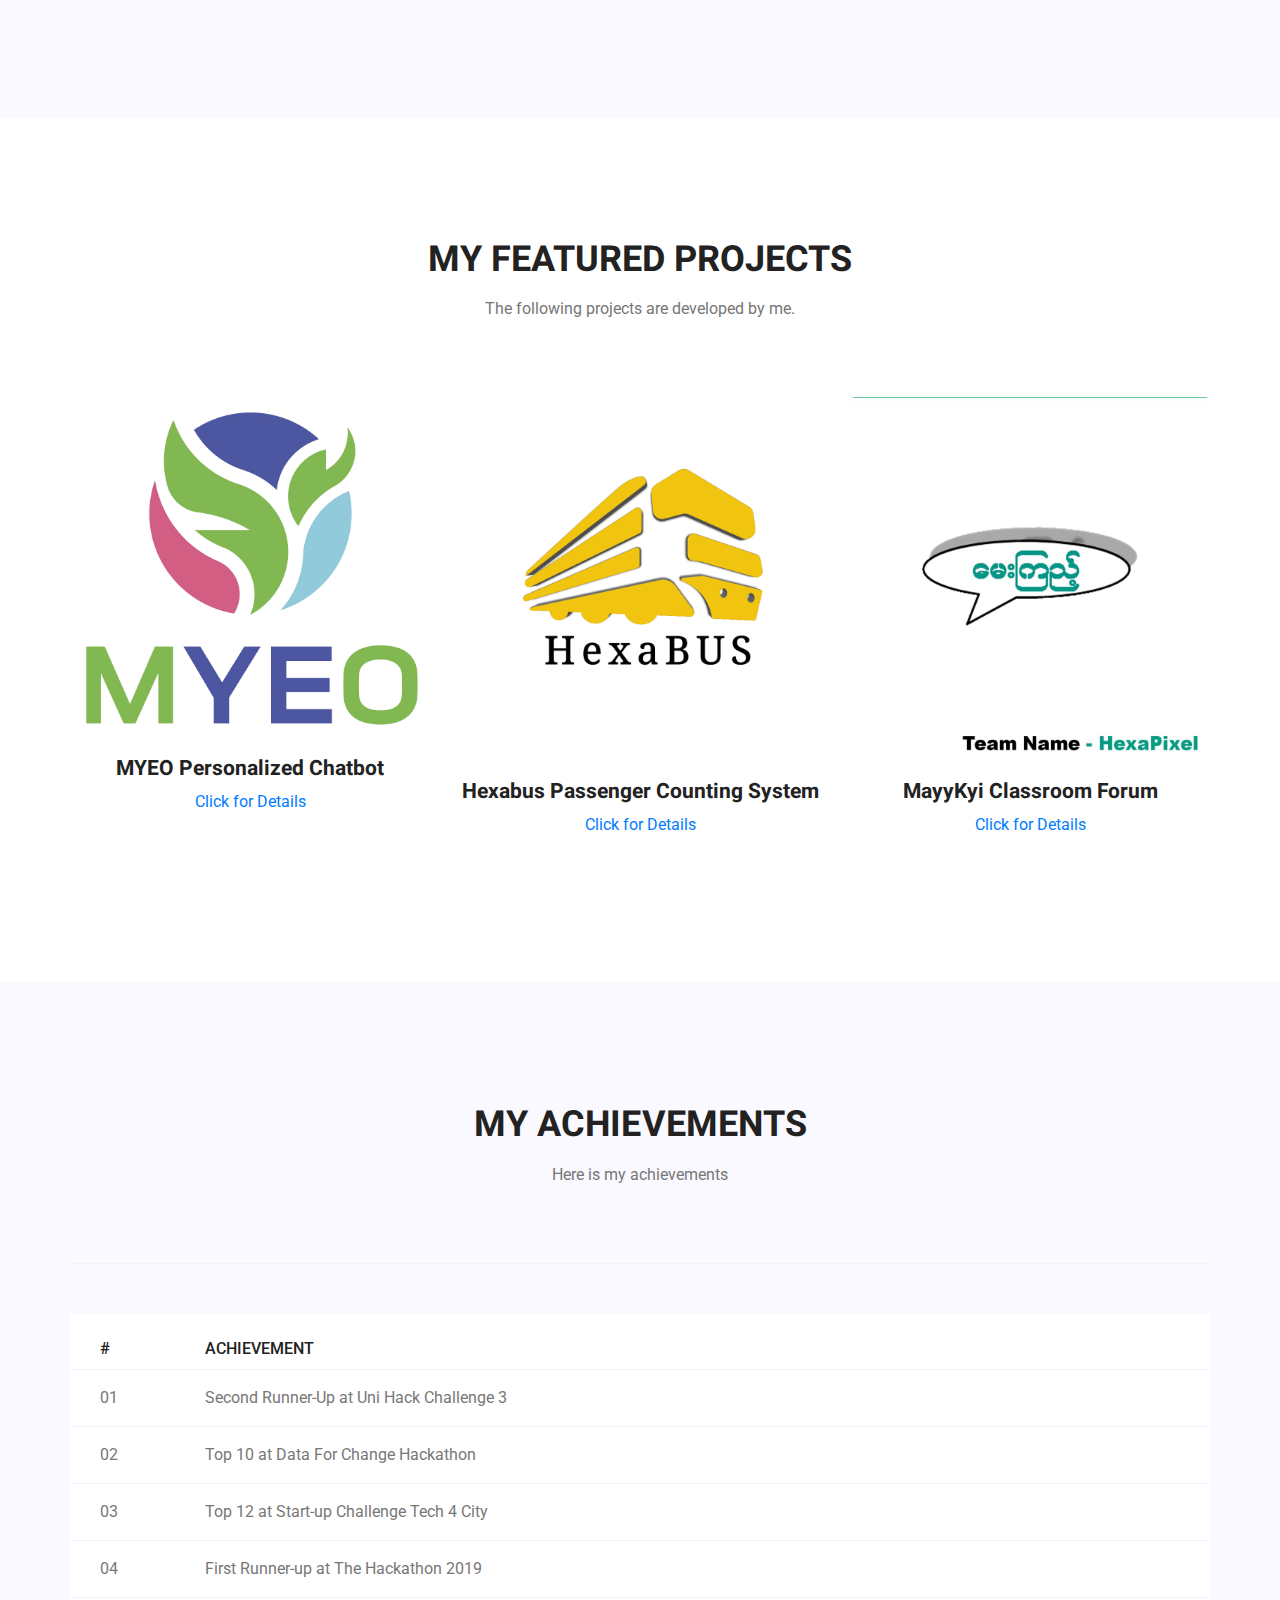
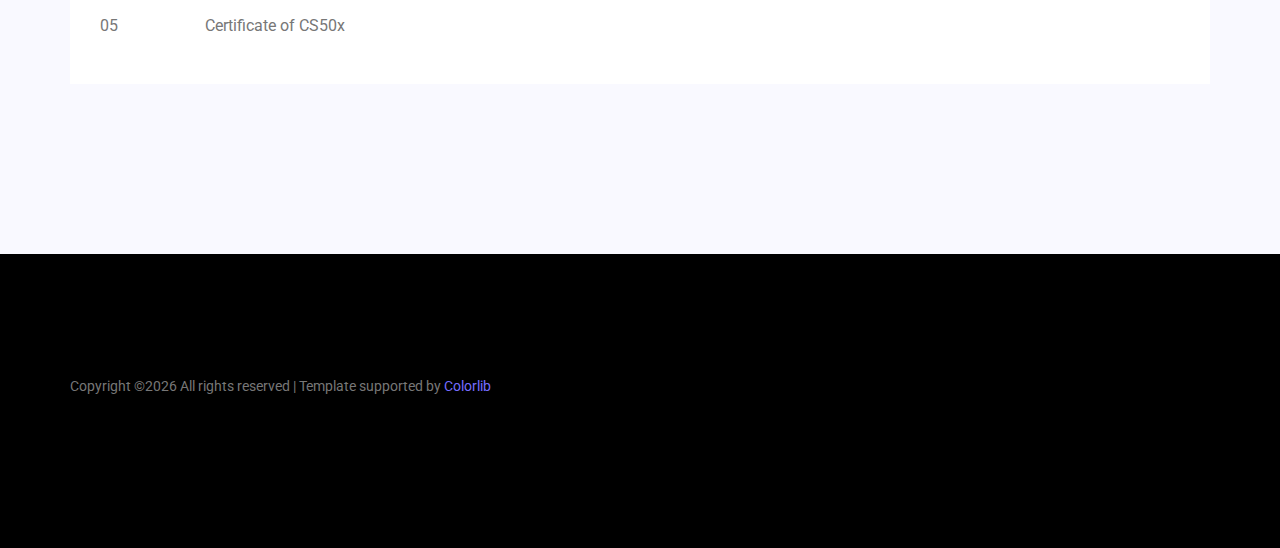
==== commit c0f28394: "a little change" ====
--- a/index.html
+++ b/index.html
@@ -190,6 +190,18 @@
 								<span></span>
 								<div class="media">
 									<div class="d-flex">
+										<p>Apr 2020 to &nbsp;&nbsp;Present</p>
+									</div>
+									<div class="media-body">
+										<h4>MYEO</h4>
+										<p>Software Developer<br />Yangon, Myanmar</p>
+									</div>
+								</div>
+							</li>
+							<li>
+								<span></span>
+								<div class="media">
+									<div class="d-flex">
 										<p>Jan 2020 to &nbsp;&nbsp;Present</p>
 									</div>
 									<div class="media-body">
